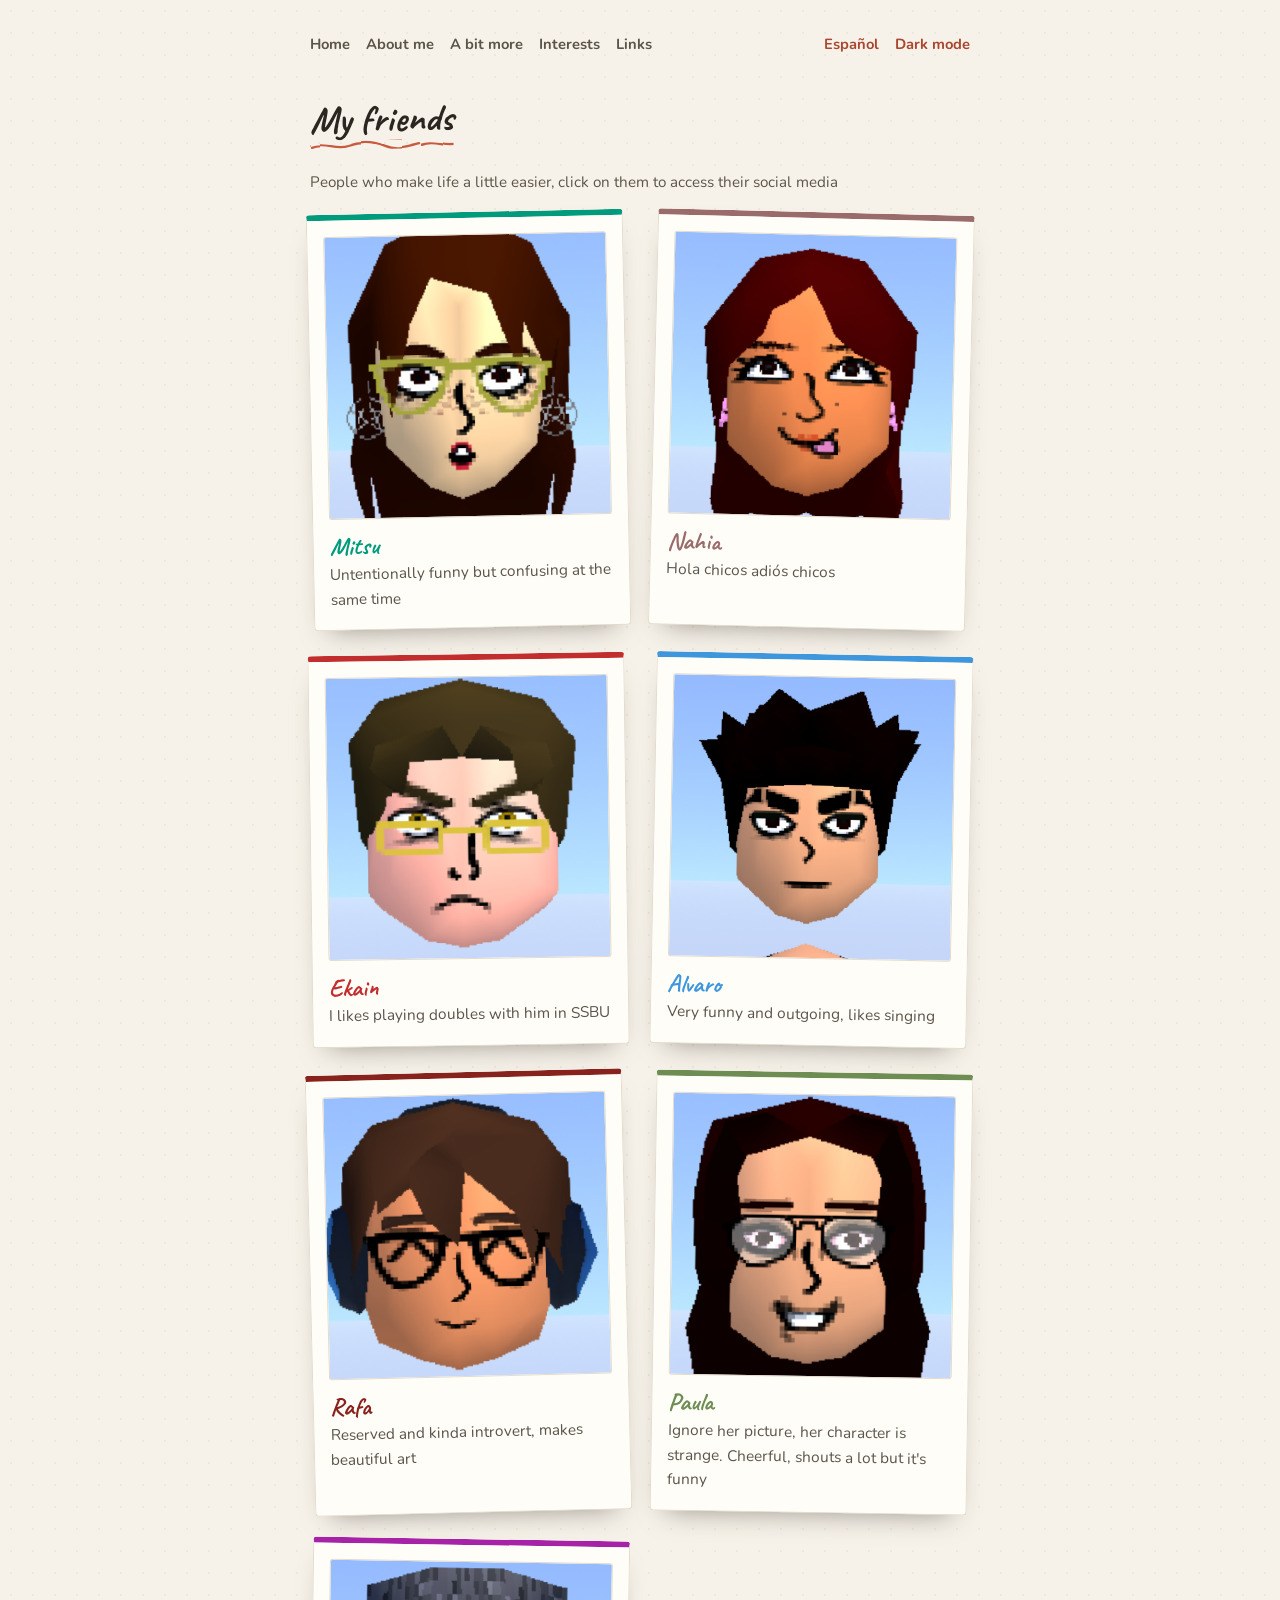
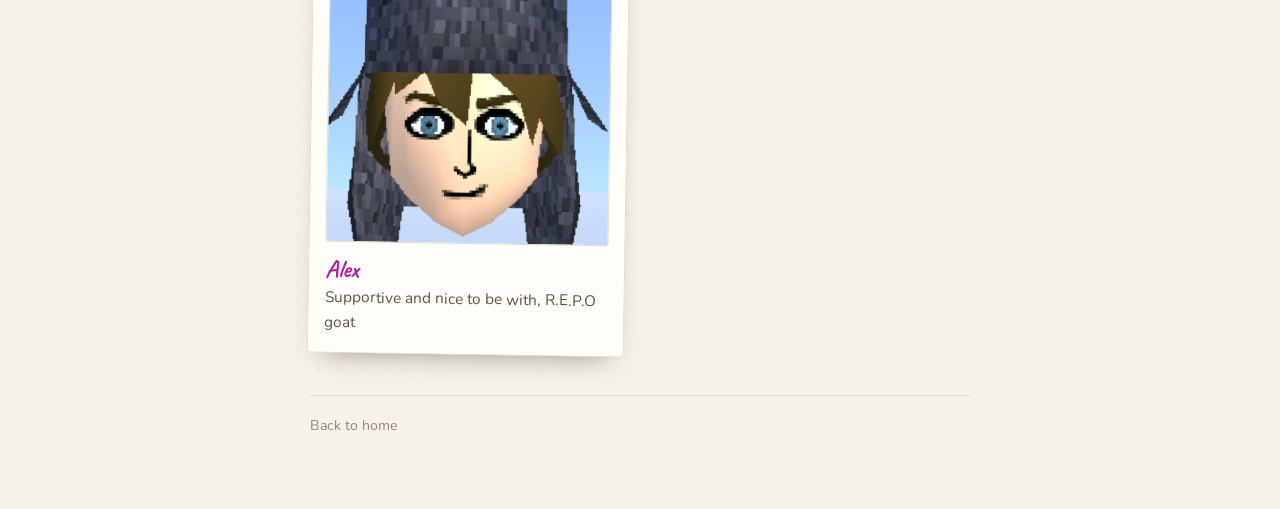
==== amigos.html @ b740a097 "Add files via upload" ====
<!doctype html>
<html lang="en" data-title-en="My friends" data-title-es="Mis amigos">
<head>
<meta charset="utf-8">
<meta name="viewport" content="width=device-width, initial-scale=1">
<title>My friends</title>
<link rel="preconnect" href="https://fonts.googleapis.com">
<link rel="preconnect" href="https://fonts.gstatic.com" crossorigin>
<link href="https://fonts.googleapis.com/css2?family=Caveat:wght@600;700&family=Fraunces:opsz,wght@9..144,500;9..144,600&family=Nunito:wght@400;600;700;800&display=swap" rel="stylesheet">
<link rel="stylesheet" href="styles.css">
<script>
  /* aplica tema e idioma guardados antes de pintar, para que no parpadee */
  try {
    if (localStorage.getItem('isaacTheme') === 'dark') document.documentElement.classList.add('dark');
    if (localStorage.getItem('isaacLang') === 'es') document.documentElement.setAttribute('lang', 'es');
  } catch (e) {}
</script>
</head>
<body id="top">
<div class="page">

  <header class="topbar">
    <nav class="nav" aria-label="Navigation">
      <a href="index.html" data-en="Home" data-es="Atrás">Home</a>
      <a href="index.html#about" data-en="About me" data-es="Sobre mí">About me</a>
      <a href="sobre-mi.html" data-en="A bit more" data-es="Un poquito más">A bit more</a>
      <a href="index.html#interests" data-en="Interests" data-es="Intereses">Interests</a>
      <a href="index.html#links" data-en="Links" data-es="Enlaces">Links</a>
    </nav>
    <div class="controls">
      <button class="lang" id="langToggle" type="button">Español</button>
      <button class="theme" id="themeToggle" type="button" aria-pressed="false">Dark mode</button>
    </div>
  </header>

  <main class="flow">
    <section>
      <h2 class="hand-title" data-en="My friends" data-es="Mis amigos">My friends</h2>
      <p class="note" data-en="People who make life a little easier, click on them to access their social media" data-es="Gente que merece la pena, hazle click para acceder a sus redes sociales">People who made life a little easier, click on them to access their social media</p>

      <div class="friends">

        <div class="friend" style="--c:#009B7D; --rot:-1.2deg">
          <img src="img/mit.png" alt="Friend photo">
          <h3 data-en="Mitsu" data-es="Mitsu">Mirsu</h3>
          <p data-en="Untentionally funny but confusing at the same time" data-es="Graciosa inintencionadamente pero también misteriosa">oka</p>
        </div>

        <div class="friend" style="--c:#9A6B6B; --rot:1.4deg">
          <img src="img/nah.png" alt="Friend photo">
          <h3 data-en="Nahia" data-es="Nahia">Name</h3>
          <p data-en="Hola chicos adiós chicos" data-es="Hola chicos adiós chicos"></p>
        </div>

        <div class="friend" style="--c:#C22E2E; --rot:-0.8deg">
          <img src="img/eka.png" alt="Friend photo">
          <h3 data-en="Ekain" data-es="Ekain">AKAAAIN</h3>
          <p data-en="I likes playing doubles with him in SSBU" data-es="Me gusta jugar 2vs2 en SSBU con él"></p>
        </div>

        <div class="friend" style="--c:#3E97DC; --rot:1.1deg">
          <img src="img/alv.png" alt="Friend photo">
          <h3 data-en="Alvaro" data-es="Álvaro">Alvaro</h3>
          <p data-en="Very funny and outgoing, likes singing" data-es="Gracioso y extrovertido, le gusta cantar">.</p>
        </div>

        <div class="friend" style="--c:#88221D; --rot:-1.4deg">
          <img src="img/raf.png" alt="Friend photo">
          <h3 data-en="Rafa" data-es="Rafa">Rafael</h3>
          <p data-en="Reserved and kinda introvert, makes beautiful art" data-es="Reservado y un poco introvertido, hace arte muy bonito"></p>
        </div>

        <div class="friend" style="--c:#6D8D53; --rot:0.9deg">
          <img src="img/pau.png" alt="Friend photo">
          <h3 data-en="Paula" data-es="Paula">Paula</h3>
          <p data-en="Ignore her picture, her character is strange. Cheerful, shouts a lot but it's funny" data-es="Ignora su foto, su personaje es un poco raro. Risueña, grita a menudo pero es gracioso"></p>
        </div>

        <div class="friend" style="--c:#A622A6; --rot:0.9deg">
          <img src="img/ale.png" alt="Friend photo">
          <h3 data-en="Alex" data-es="Álex">Alex</h3>
          <p data-en="Supportive and nice to be with, R.E.P.O goat" data-es="Comprensivo y se está bien con él, es el goat del R.E.P.O"></p>
        </div>

      </div>
    </section>
  </main>

  <footer class="footer">
    <a href="index.html" data-en="Back to home" data-es="Volver al inicio">Back to home</a>
  </footer>

</div>

<div class="toast" id="toast" role="status" aria-live="polite"></div>

<script src="script.js"></script>
</body>
</html>
---- styles.css ----
/*
Como centrar un div buscar (momazo
*/

:root {
  --paper:  #f7f2e9;
  --paper-2:#fffdf8;
  --ink:    #2b2620;
  --ink-2:  #5b544a;
  --muted:  #918878;
  --line:   #e4dbcb;
  --accent: #c85a3f;
  --accent-ink: #a8462f;
  --mark:   #ffe08a;

  --serif: "Fraunces", Georgia, "Times New Roman", serif;
  --hand:  "Caveat", "Comic Sans MS", cursive;
  --sans:  "Nunito", ui-sans-serif, system-ui, -apple-system, "Segoe UI", sans-serif;

  /* subrayado ondulado dibujado a mano bajo los títulos */
  --squiggle: url("data:image/svg+xml,%3Csvg xmlns='http://www.w3.org/2000/svg' width='120' height='9' viewBox='0 0 120 9'%3E%3Cpath d='M1 6c14-6 26 4 40-1s26-5 40 1 24 1 38-2' fill='none' stroke='%23c85a3f' stroke-width='2.4' stroke-linecap='round'/%3E%3C/svg%3E");
}

html.dark {
  --paper:  #1a1712;
  --paper-2:#241f19;
  --ink:    #f1eae0;
  --ink-2:  #c4bbac;
  --muted:  #8f8676;
  --line:   #342e25;
  --accent: #e58461;
  --accent-ink: #f0a184;
  --mark:   #6b5a2e;
  --squiggle: url("data:image/svg+xml,%3Csvg xmlns='http://www.w3.org/2000/svg' width='120' height='9' viewBox='0 0 120 9'%3E%3Cpath d='M1 6c14-6 26 4 40-1s26-5 40 1 24 1 38-2' fill='none' stroke='%23e58461' stroke-width='2.4' stroke-linecap='round'/%3E%3C/svg%3E");
}

* { box-sizing: border-box; }
html { scroll-behavior: smooth; }
body {
  margin: 0;
  overflow-x: hidden;
  color: var(--ink);
  background-color: var(--paper);
  background-image: radial-gradient(rgba(43, 38, 32, .05) 1px, transparent 1px);
  background-size: 22px 22px;
  font: 16px/1.75 var(--sans);
  -webkit-font-smoothing: antialiased;
}
img { display: block; }
a { color: var(--accent-ink); text-underline-offset: .18em; }
button, input, textarea { font: inherit; color: inherit; }
button { cursor: pointer; background: none; border: 0; padding: 0; }
mark { background: var(--mark); color: inherit; padding: 0 3px; border-radius: 2px; }
::selection { background: var(--accent); color: #fff; }

.page { position: relative; width: min(980px, calc(100% - 40px)); margin: 0 auto; padding: 6px 0 70px; }
.topbar, .hero, .flow, .footer { max-width: 660px; margin-inline: auto; }
section { scroll-margin-top: 24px; }

/* cabecera -------------------------------------------------------------- */
.topbar { display: flex; align-items: baseline; gap: 18px; flex-wrap: wrap; padding: 26px 0 10px; }
.nav { display: flex; gap: 16px; flex-wrap: wrap; }
.nav a { font-size: .92rem; font-weight: 700; color: var(--ink-2); text-decoration: none; }
.nav a:hover { color: var(--accent-ink); text-decoration: underline; }
.controls { margin-left: auto; display: flex; align-items: baseline; gap: 16px; }
.theme, .lang { font-size: .92rem; font-weight: 700; color: var(--accent-ink); }
.theme:hover, .lang:hover { text-decoration: underline; }

/* hero ------------------------------------------------------------------ */
.hero { display: flow-root; padding: 26px 0 34px; }
h1 { margin: 6px 0 16px; font: 600 clamp(2.1rem, 6vw, 3.3rem)/1.08 var(--serif); letter-spacing: -.02em; }
h1 em { font-style: italic; color: var(--accent); }
.lede { margin: 0 0 20px; max-width: 54ch; color: var(--ink-2); font-size: 1.06rem; }
.hero-actions { display: flex; flex-wrap: wrap; gap: 22px; margin: 0; font-weight: 800; font-size: .95rem; }
.hero-actions a { text-decoration: none; border-bottom: 2px solid var(--line); padding-bottom: 3px; }
.hero-actions a:hover { border-color: var(--accent); }

/* fotos sueltas --------------------------------------------------------- */
.photo {
  position: relative; margin: 0; padding: 9px 9px 11px; width: var(--w, 240px);
  background: var(--paper-2); border-radius: 3px;
  box-shadow: 0 14px 28px -14px rgba(43, 38, 32, .55), 0 2px 8px -4px rgba(43, 38, 32, .25);
  transform: rotate(var(--rot, -2deg));
  transition: transform .35s cubic-bezier(.2, .7, .3, 1), box-shadow .35s;
  z-index: 1;
}
.photo:hover { transform: rotate(0deg) scale(1.02); box-shadow: 0 20px 40px -16px rgba(43, 38, 32, .6); }
.photo img { width: 100%; border-radius: 2px; }
.photo figcaption { margin-top: 7px; text-align: center; font: 600 1.08rem/1.2 var(--hand); color: var(--muted); }
.photo::after {
  content: ""; position: absolute; top: -13px; left: 50%; width: 76px; height: 25px;
  transform: translateX(-50%) rotate(-3deg);
  background: rgba(255, 226, 150, .55); border: 1px solid rgba(43, 38, 32, .07);
  box-shadow: 0 1px 2px rgba(43, 38, 32, .1);
}

.f-r { float: right; margin: 6px -66px 26px 34px; }
.f-l { float: left;  margin: 6px 34px 26px -66px; }

/* títulos a mano y texto ------------------------------------------------ */
.flow > section { display: flow-root; margin: 0 0 30px; padding-top: 30px; }
.hand-title {
  display: inline-block; margin: 0 0 20px; padding-bottom: 9px;
  font: 700 clamp(1.9rem, 4.4vw, 2.4rem)/1.1 var(--hand); color: var(--ink);
  transform: rotate(-1.4deg);
  background: var(--squiggle) repeat-x left bottom / 110px 9px;
}
.flow p { margin: 0 0 1.05em; color: var(--ink-2); }
.flow p:last-child { margin-bottom: 0; }
.quote {
  margin: 20px 0 0 !important; padding-left: 16px; border-left: 3px solid var(--accent);
  font: italic 1.25rem/1.5 var(--serif); color: var(--ink) !important;
}

/* listas sueltas -------------------------------------------------------- */
.loose { list-style: none; margin: 0; padding: 0; }
.loose li { padding: 9px 0 9px 22px; position: relative; border-bottom: 1px dashed var(--line); }
.loose li:last-child { border-bottom: 0; }
.loose li::before {
  content: ""; position: absolute; left: 0; top: 1.2em;
  width: 10px; height: 2px; border-radius: 2px; background: var(--accent);
}
.loose b { font-weight: 800; }
.loose b::after { content: " — "; color: var(--muted); font-weight: 400; }
.loose span { color: var(--ink-2); }

/* reproductor de spotify ------------------------------------------------ */
.embed iframe {
  display: block; width: 100%; height: 152px;
  border: 0; border-radius: 14px;
  box-shadow: 0 16px 28px -20px rgba(43, 38, 32, .9);
}

/* enlaces --------------------------------------------------------------- */
.links { list-style: none; margin: 0; padding: 0; }
.links a {
  display: block; padding: 12px 0; border-bottom: 1px dashed var(--line);
  color: var(--ink); font-weight: 800; text-decoration: none;
}
.links li:last-child a { border-bottom: 0; }
.links a:hover { color: var(--accent-ink); }

/* nota al pie de un bloque ---------------------------------------------- */
.note { margin: 0 0 20px; color: var(--muted); font-size: .95rem; }

/* ==========================================================================
   página "un poquito más sobre mí"
   ========================================================================== */
.rows { display: grid; gap: 38px; margin-top: 8px; }
.row { display: flex; align-items: center; gap: 30px; }
.row .photo { --w: 232px; flex: 0 0 auto; margin: 0; }
.row .text { flex: 1 1 0; min-width: 0; }
.row.flip { flex-direction: row-reverse; }
.row.pets .photo { --w: 170px; }

/* tarjeta centrada para enlaces que no dejan embeberse (straw.page) ------- */
.straw { display: flex; justify-content: center; margin-top: 30px; }
.straw-card {
  display: grid; gap: 6px; justify-items: center; text-align: center;
  width: min(330px, 100%); padding: 34px 26px 30px;
  background: var(--paper-2); border: 1px solid var(--line); border-radius: 3px;
  box-shadow: 0 18px 34px -24px rgba(43, 38, 32, .9);
  color: var(--ink); text-decoration: none;
  transform: rotate(-1.3deg);
  transition: transform .15s, box-shadow .15s;
}
.straw-card:hover { transform: rotate(0deg) translateY(-3px); box-shadow: 0 24px 42px -22px rgba(43, 38, 32, .95); }
.straw-name { font: 600 1.5rem/1.2 var(--serif); }
.straw-url { font-weight: 800; color: var(--accent-ink); }
.straw-note { font: 600 1.1rem/1.2 var(--hand); color: var(--muted); }

@media (max-width: 780px) { .row.pets .text { order: 3; } }
.row-title { margin: 0 0 10px; font: 700 1.75rem/1.15 var(--hand); color: var(--ink); }
.row-text { margin: 0; color: var(--ink-2); }

/* ==========================================================================
   página "mis amigos"
   ========================================================================== */
.friends { display: grid; grid-template-columns: repeat(auto-fit, minmax(220px, 1fr)); gap: 26px; margin-top: 6px; }
.friend {
  position: relative; padding: 16px 16px 18px; background: var(--paper-2);
  border: 1px solid var(--line); border-top: 6px solid var(--c, var(--accent));
  border-radius: 4px; box-shadow: 0 14px 28px -16px rgba(43, 38, 32, .5);
  transform: rotate(var(--rot, -1deg));
  transition: transform .3s cubic-bezier(.2, .7, .3, 1), box-shadow .3s;
}
.friend:hover { transform: rotate(0deg) translateY(-4px); box-shadow: 0 20px 36px -16px rgba(43, 38, 32, .6); }
.friend img { width: 100%; aspect-ratio: 1 / 1; object-fit: cover; border-radius: 3px; border: 1px solid var(--line); }
.friend h3 { margin: 13px 0 3px; font: 700 1.55rem/1.1 var(--hand); color: var(--c, var(--accent)); }
.friend p { margin: 0 0 13px; color: var(--ink-2); font-size: .96rem; line-height: 1.6; }
.friend .social {
  display: inline-block; font-weight: 800; text-decoration: none;
  color: var(--c, var(--accent)); border-bottom: 2px solid var(--c, var(--accent));
  padding-bottom: 2px;
}
.friend .social:hover { filter: brightness(.85); }

/* garabatos en los márgenes --------------------------------------------- */
.doodle { position: absolute; z-index: 0; pointer-events: none; user-select: none; }
#interests { position: relative; }
.doodle-note { right: -150px; top: 26px; width: 142px; transform: rotate(-5deg); font: 600 1.12rem/1.35 var(--hand); color: var(--accent-ink); }

/* pie ------------------------------------------------------------------- */
.footer {
  display: flex; align-items: center; justify-content: space-between; gap: 12px 22px; flex-wrap: wrap;
  margin-top: 40px; padding-top: 18px; border-top: 1px solid var(--line);
  color: var(--muted); font-size: .88rem;
}
.footer a { color: var(--muted); text-decoration: none; }
.footer a:hover { color: var(--accent-ink); text-decoration: underline; }

/* aviso flotante -------------------------------------------------------- */
.toast {
  position: fixed; left: 50%; bottom: 24px; z-index: 20;
  transform: translate(-50%, 12px); opacity: 0; pointer-events: none;
  padding: 10px 18px; border-radius: 999px; background: var(--ink); color: var(--paper);
  font-size: .88rem; font-weight: 700; transition: opacity .18s, transform .18s;
}
.toast.show { opacity: 1; transform: translate(-50%, 0); }

/* adaptación a pantallas ------------------------------------------------ */
@media (max-width: 1180px) { .doodle { display: none; } }
@media (max-width: 1040px) {
  .f-r { margin-right: -16px; }
  .f-l { margin-left: -16px; }
}
@media (max-width: 780px) {
  .f-r, .f-l { float: none; margin: 22px auto; }
  .photo { --w: 100%; max-width: 320px; }
  .row, .row.flip { flex-direction: column; align-items: stretch; gap: 20px; }
  .row .photo { --w: 100%; max-width: 340px; margin-inline: auto; }
  .friends { grid-template-columns: 1fr; }
}
@media (max-width: 560px) {
  .page { width: calc(100% - 30px); }
  .nav { gap: 12px; }
  .footer { justify-content: flex-start; }
}

@media (prefers-reduced-motion: reduce) {
  * { transition: none !important; animation: none !important; }
  html { scroll-behavior: auto; }
}
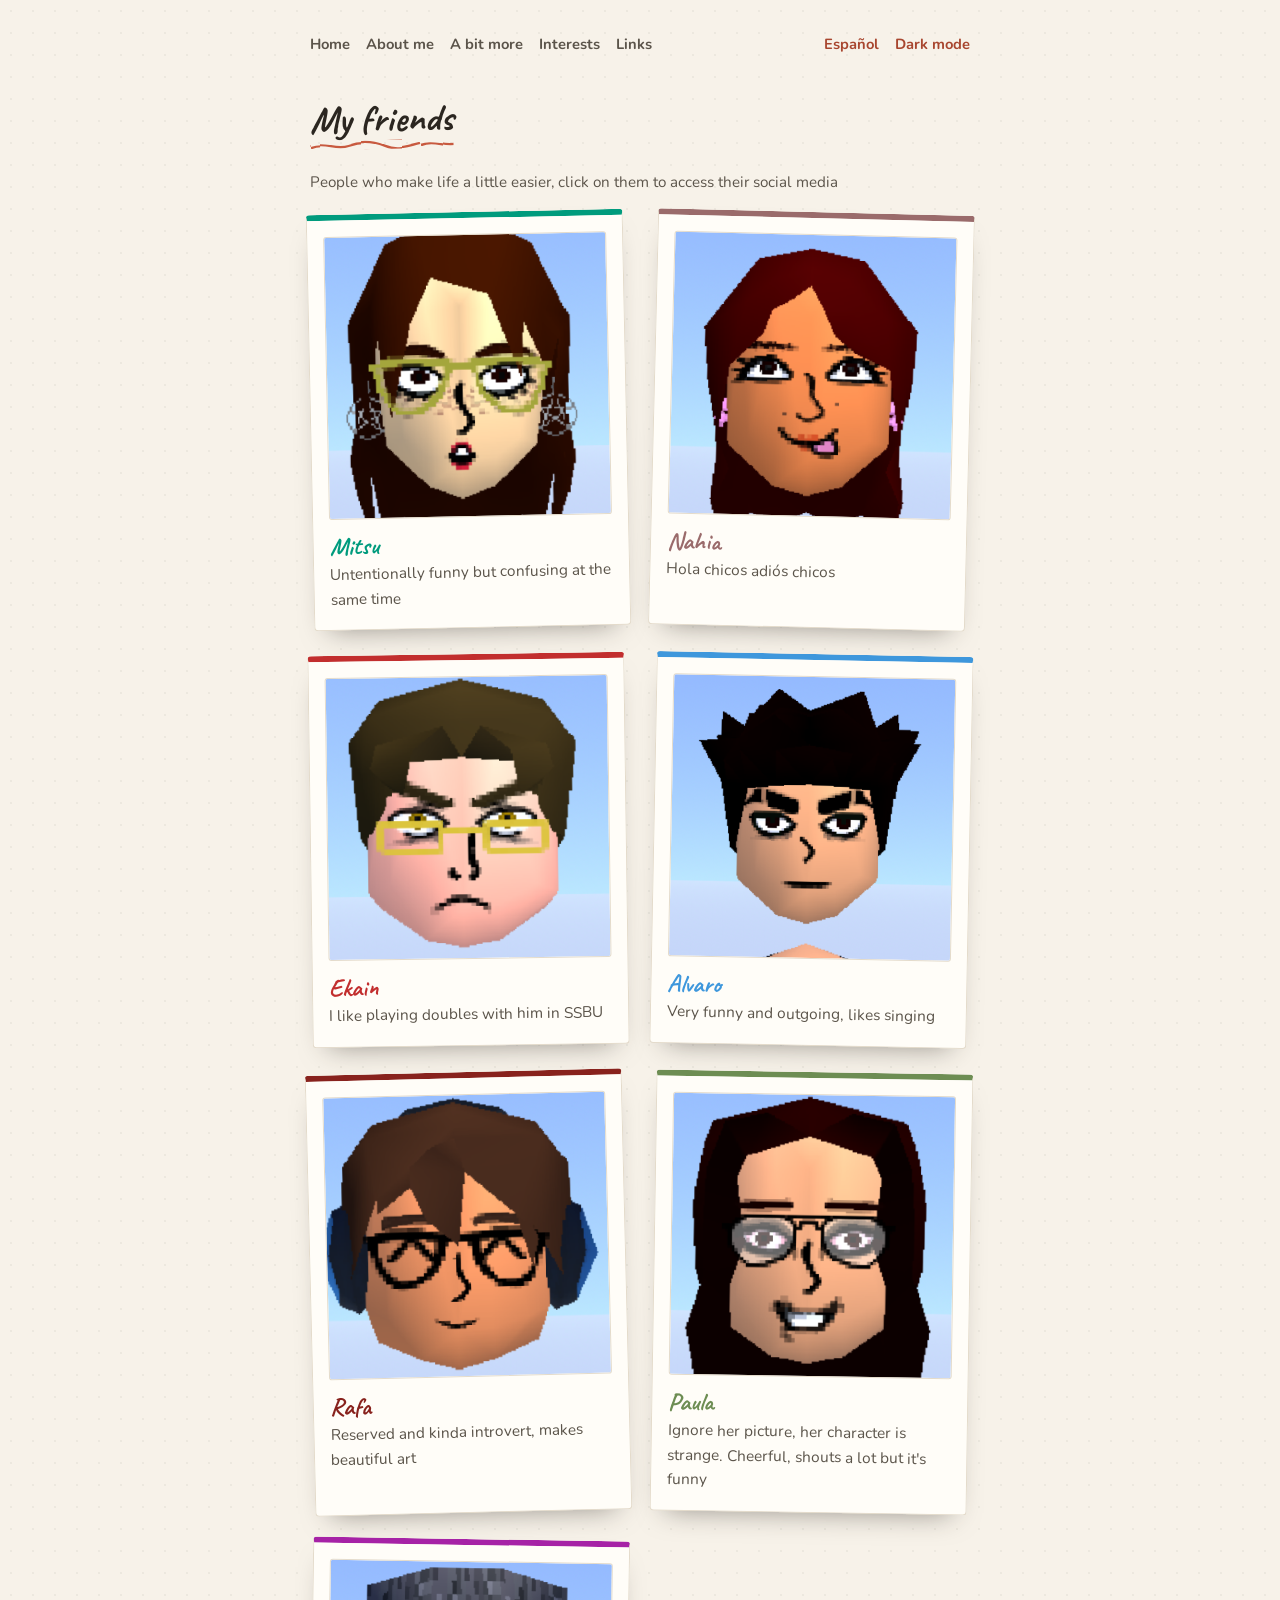
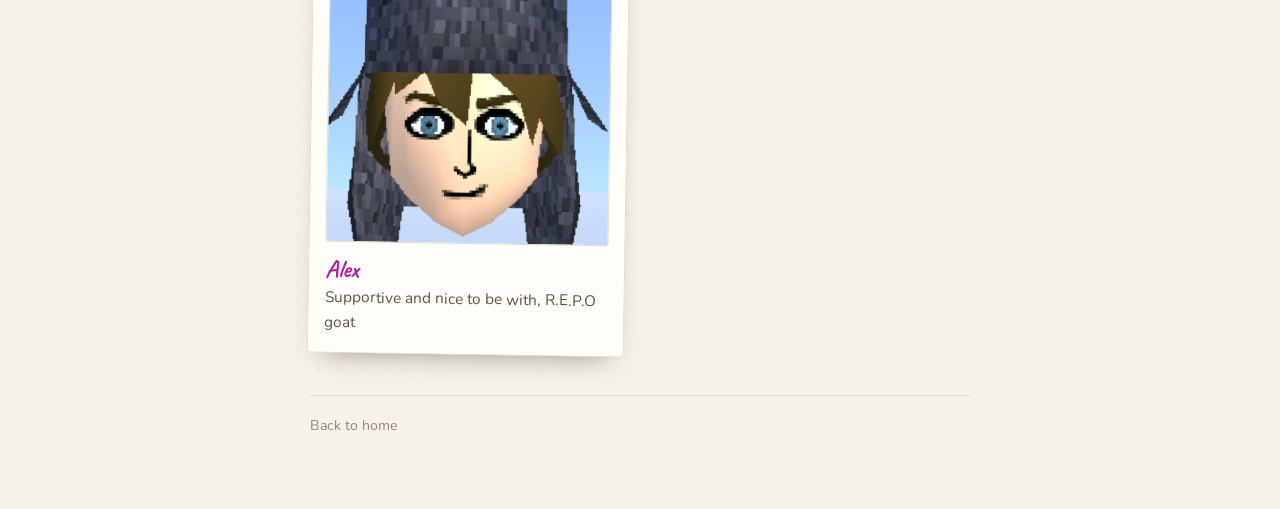
==== commit 6e81aaa0: "Add files via upload" ====
--- a/amigos.html
+++ b/amigos.html
@@ -1,5 +1,5 @@
 <!doctype html>
-<html lang="en" data-title-en="My friends" data-title-es="Mis amigos">
+<html lang="en" data-title-en="IsaacPage" data-title-es="IsaacPage">
 <head>
 <meta charset="utf-8">
 <meta name="viewport" content="width=device-width, initial-scale=1">
@@ -55,7 +55,7 @@
         <div class="friend" style="--c:#C22E2E; --rot:-0.8deg">
           <img src="img/eka.png" alt="Friend photo">
           <h3 data-en="Ekain" data-es="Ekain">AKAAAIN</h3>
-          <p data-en="I likes playing doubles with him in SSBU" data-es="Me gusta jugar 2vs2 en SSBU con él"></p>
+          <p data-en="I like playing doubles with him in SSBU" data-es="Me gusta jugar 2vs2 en SSBU con él"></p>
         </div>
 
         <div class="friend" style="--c:#3E97DC; --rot:1.1deg">
--- a/styles.css
+++ b/styles.css
@@ -97,6 +97,11 @@
 .f-r { float: right; margin: 6px -66px 26px 34px; }
 .f-l { float: left;  margin: 6px 34px 26px -66px; }
 
+/* "what interests me": foto colgada a la izquierda, texto a su derecha --- */
+.interests-row { display: flex; align-items: flex-start; gap: 46px; }
+.interests-row .photo { flex: 0 0 auto; margin: 6px 0 0 -66px; }
+.interests-row .text { flex: 1 1 0; min-width: 0; }
+
 /* títulos a mano y texto ------------------------------------------------ */
 .flow > section { display: flow-root; margin: 0 0 30px; padding-top: 30px; }
 .hand-title {
@@ -223,12 +228,15 @@
 @media (max-width: 1040px) {
   .f-r { margin-right: -16px; }
   .f-l { margin-left: -16px; }
+  .interests-row .photo { margin-left: -16px; }
 }
 @media (max-width: 780px) {
   .f-r, .f-l { float: none; margin: 22px auto; }
   .photo { --w: 100%; max-width: 320px; }
   .row, .row.flip { flex-direction: column; align-items: stretch; gap: 20px; }
   .row .photo { --w: 100%; max-width: 340px; margin-inline: auto; }
+  .interests-row { flex-direction: column; align-items: stretch; gap: 22px; }
+  .interests-row .photo { margin: 0 auto; }
   .friends { grid-template-columns: 1fr; }
 }
 @media (max-width: 560px) {
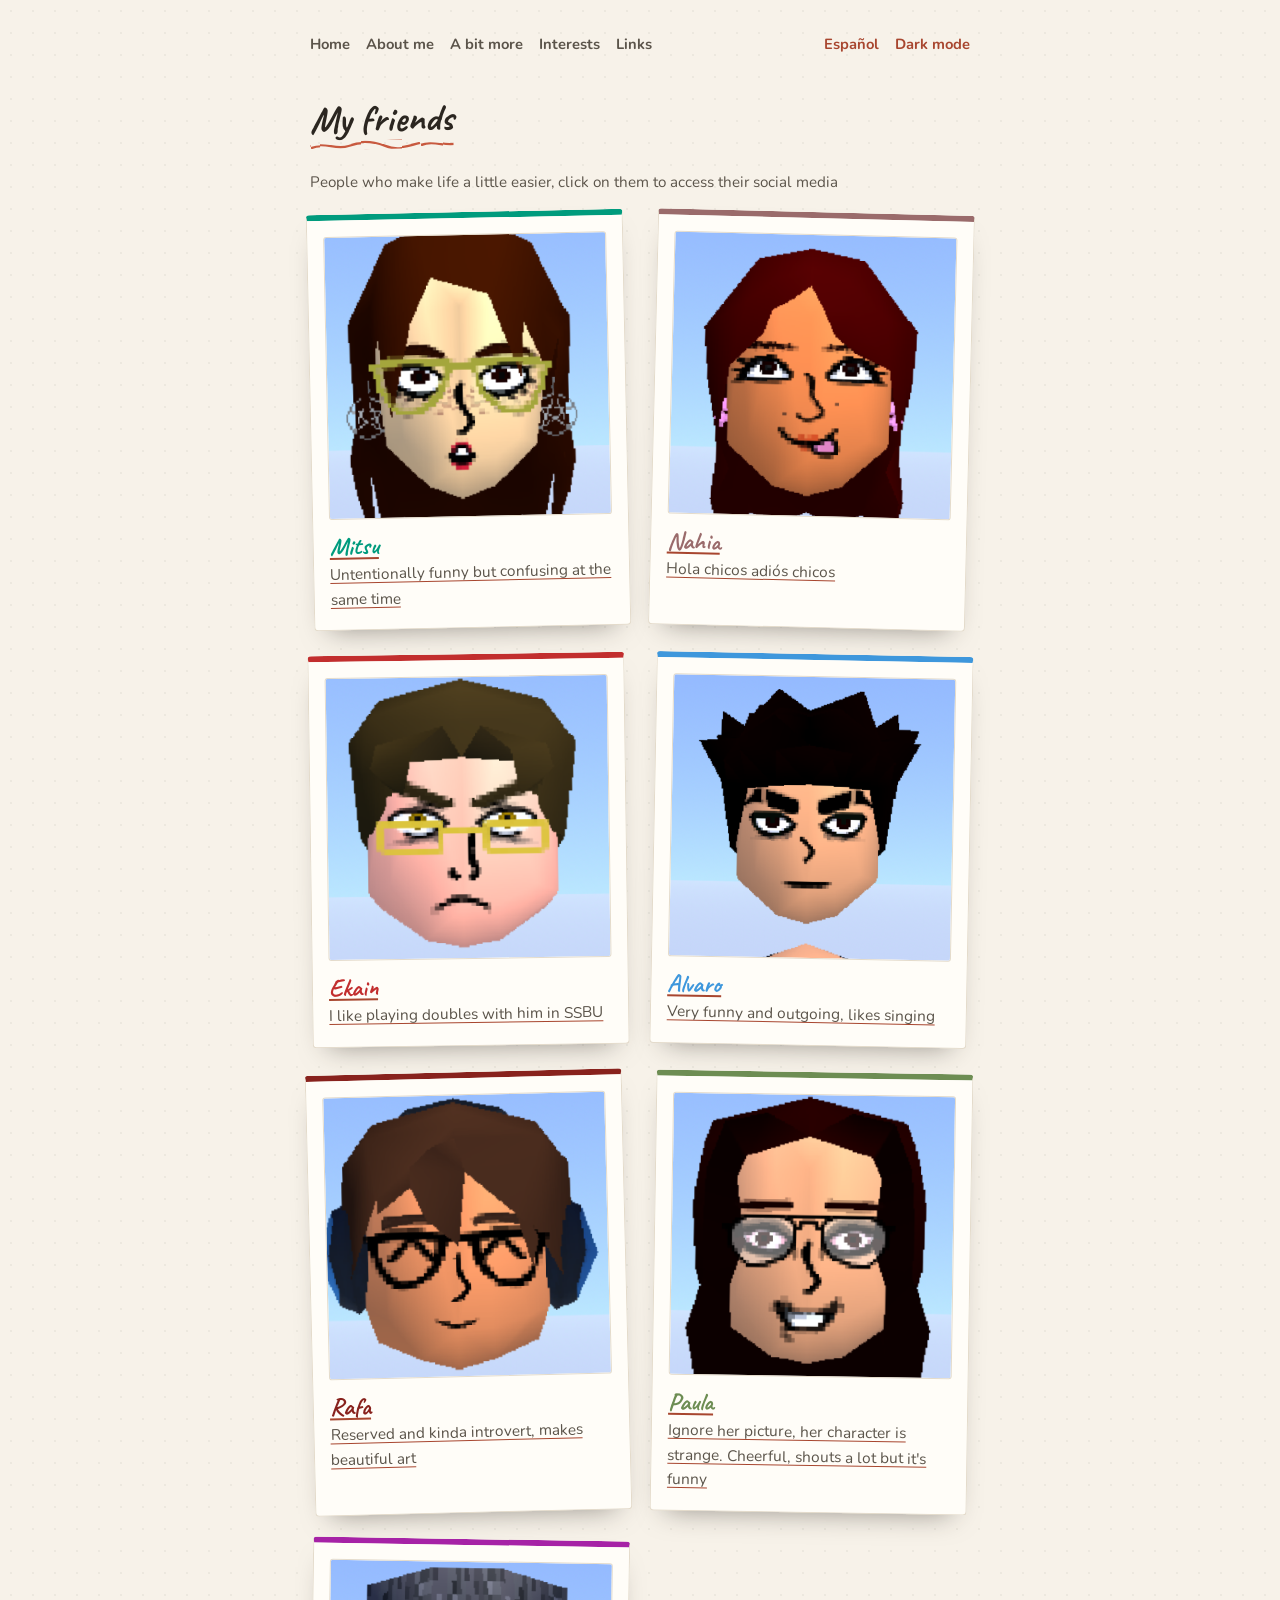
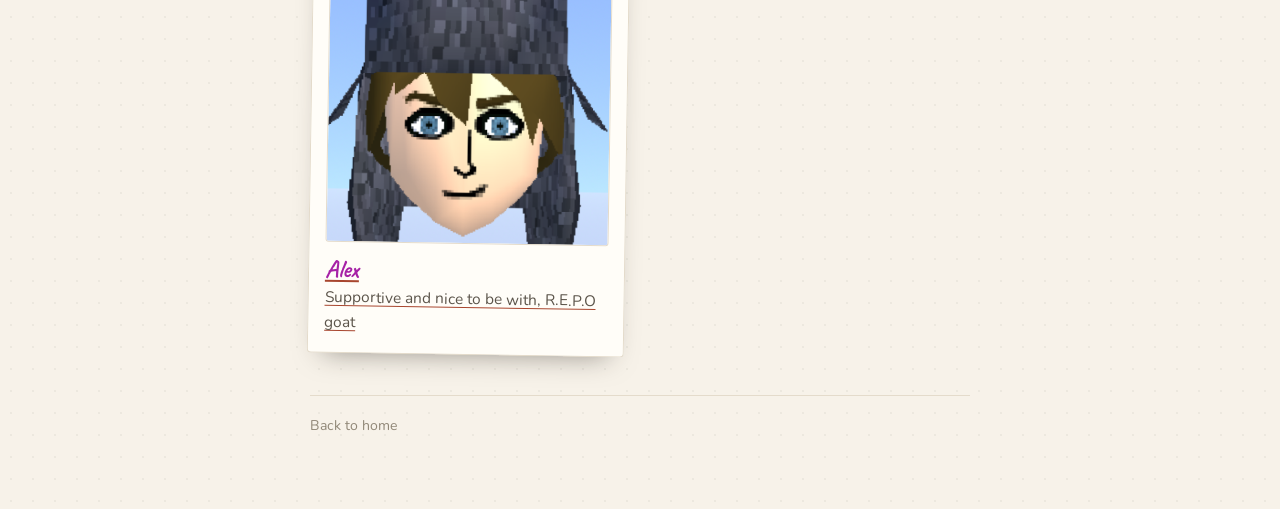
==== commit de317502: "Add files via upload" ====
--- a/amigos.html
+++ b/amigos.html
@@ -40,47 +40,47 @@
 
       <div class="friends">
 
-        <div class="friend" style="--c:#009B7D; --rot:-1.2deg">
+        <a class="friend" href="https://www.tiktok.com/@koquig07?_r=1&_t=ZN-9AhFF6wsPPr" style="--c:#009B7D; --rot:-1.2deg">
           <img src="img/mit.png" alt="Friend photo">
           <h3 data-en="Mitsu" data-es="Mitsu">Mirsu</h3>
           <p data-en="Untentionally funny but confusing at the same time" data-es="Graciosa inintencionadamente pero también misteriosa">oka</p>
-        </div>
+        </a>
 
-        <div class="friend" style="--c:#9A6B6B; --rot:1.4deg">
+        <a class="friend" href="https://www.tiktok.com/@nayi.supermandarina?_r=1&_t=ZG-9AdeuB9KPbs" style="--c:#9A6B6B; --rot:1.4deg">
           <img src="img/nah.png" alt="Friend photo">
           <h3 data-en="Nahia" data-es="Nahia">Name</h3>
           <p data-en="Hola chicos adiós chicos" data-es="Hola chicos adiós chicos"></p>
-        </div>
+        </a>
 
-        <div class="friend" style="--c:#C22E2E; --rot:-0.8deg">
+        <a class="friend" href="https://artfight.net/~AKAAIIINN" style="--c:#C22E2E; --rot:-0.8deg">
           <img src="img/eka.png" alt="Friend photo">
           <h3 data-en="Ekain" data-es="Ekain">AKAAAIN</h3>
           <p data-en="I like playing doubles with him in SSBU" data-es="Me gusta jugar 2vs2 en SSBU con él"></p>
-        </div>
+        </a>
 
-        <div class="friend" style="--c:#3E97DC; --rot:1.1deg">
+        <a class="friend" href="https://arvarico.straw.page/" style="--c:#3E97DC; --rot:1.1deg">
           <img src="img/alv.png" alt="Friend photo">
           <h3 data-en="Alvaro" data-es="Álvaro">Alvaro</h3>
           <p data-en="Very funny and outgoing, likes singing" data-es="Gracioso y extrovertido, le gusta cantar">.</p>
-        </div>
+        </a>
 
-        <div class="friend" style="--c:#88221D; --rot:-1.4deg">
+        <a class="friend" href="https://artfight.net/~RaF4" style="--c:#88221D; --rot:-1.4deg">
           <img src="img/raf.png" alt="Friend photo">
           <h3 data-en="Rafa" data-es="Rafa">Rafael</h3>
           <p data-en="Reserved and kinda introvert, makes beautiful art" data-es="Reservado y un poco introvertido, hace arte muy bonito"></p>
-        </div>
+        </a>
 
-        <div class="friend" style="--c:#6D8D53; --rot:0.9deg">
+        <a class="friend" href="https://www.tiktok.com/@noctyfruitt_?_r=1&_t=ZG-9AMma0HYd6H" style="--c:#6D8D53; --rot:0.9deg">
           <img src="img/pau.png" alt="Friend photo">
           <h3 data-en="Paula" data-es="Paula">Paula</h3>
           <p data-en="Ignore her picture, her character is strange. Cheerful, shouts a lot but it's funny" data-es="Ignora su foto, su personaje es un poco raro. Risueña, grita a menudo pero es gracioso"></p>
-        </div>
+        </a>
 
-        <div class="friend" style="--c:#A622A6; --rot:0.9deg">
+        <a class="friend" href="https://artfight.net/~DUUUUuuuuuust" style="--c:#A622A6; --rot:0.9deg">
           <img src="img/ale.png" alt="Friend photo">
           <h3 data-en="Alex" data-es="Álex">Alex</h3>
           <p data-en="Supportive and nice to be with, R.E.P.O goat" data-es="Comprensivo y se está bien con él, es el goat del R.E.P.O"></p>
-        </div>
+        </a>
 
       </div>
     </section>
